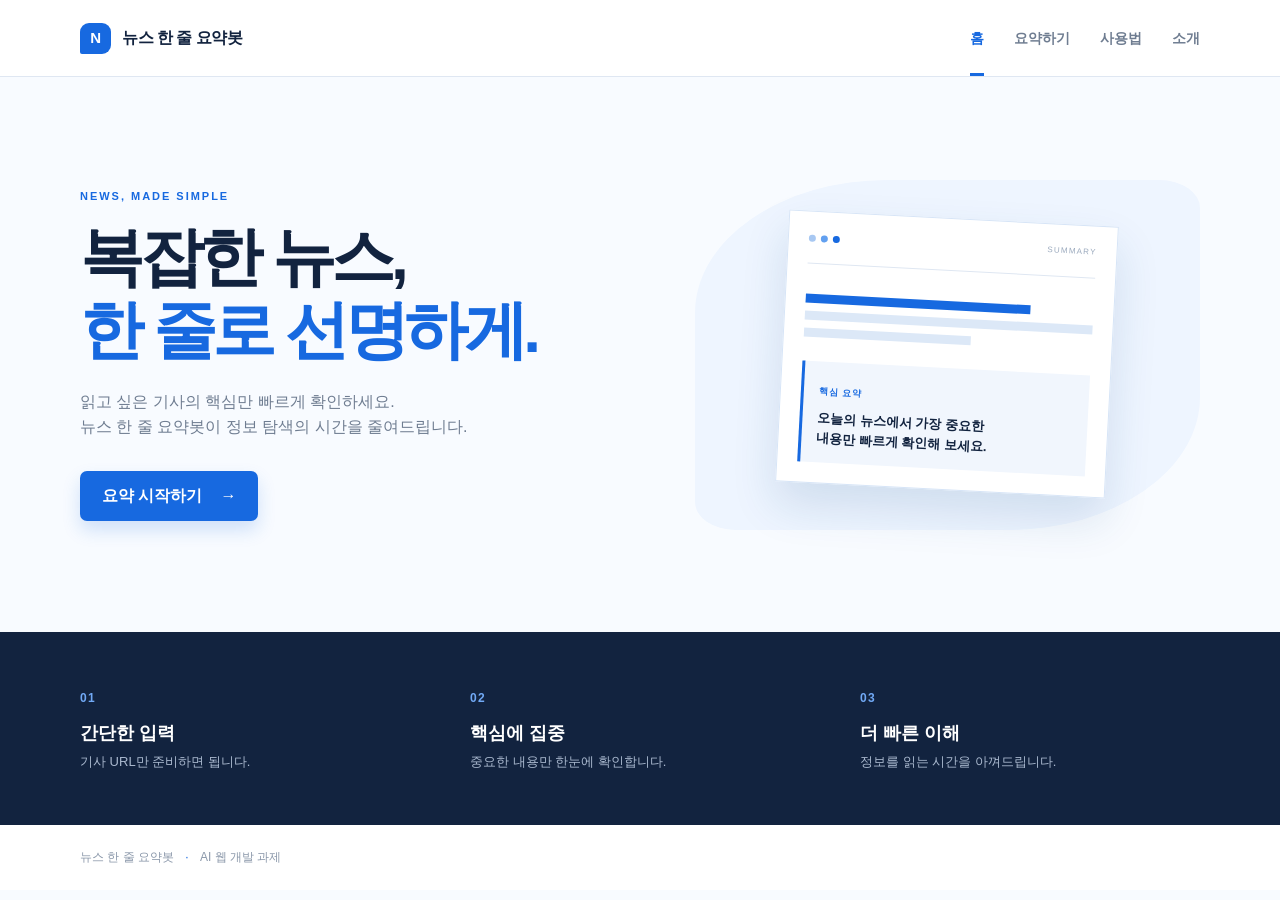
==== index.html @ c4b22d25 "Add page layouts, stylesheet, and crawling test script - Flesh out index/about/guide/summarize pages" ====
<!DOCTYPE html>
<html lang="ko">
<head>
	<meta charset="UTF-8">
	<meta name="viewport" content="width=device-width, initial-scale=1.0">
	<title>뉴스 한 줄 요약봇 | 홈</title>
	<link rel="stylesheet" href="css/style.css">
</head>
<body>
	<header class="site-header">
		<nav class="nav container" aria-label="주 메뉴">
			<a class="brand" href="index.html"><span class="brand-mark">N</span><span>뉴스 한 줄 요약봇</span></a>
			<div class="nav-links">
				<a class="active" href="index.html">홈</a>
				<a href="summarize.html">요약하기</a>
				<a href="guide.html">사용법</a>
				<a href="about.html">소개</a>
			</div>
		</nav>
	</header>

	<main>
		<section class="hero container">
			<div class="hero-copy">
				<p class="eyebrow">NEWS, MADE SIMPLE</p>
				<h1>복잡한 뉴스,<br><strong>한 줄로 선명하게.</strong></h1>
				<p class="hero-description">읽고 싶은 기사의 핵심만 빠르게 확인하세요.<br>뉴스 한 줄 요약봇이 정보 탐색의 시간을 줄여드립니다.</p>
				<a class="button button-primary" href="summarize.html">요약 시작하기 <span aria-hidden="true">→</span></a>
			</div>
			<div class="hero-visual" aria-label="뉴스 요약 서비스 미리보기">
				<div class="news-window">
					<div class="window-top"><span></span><span></span><span></span><em>SUMMARY</em></div>
					<div class="news-lines"><i></i><i></i><i></i></div>
					<div class="summary-note"><span class="note-label">핵심 요약</span><p>오늘의 뉴스에서 가장 중요한<br>내용만 빠르게 확인해 보세요.</p></div>
				</div>
			</div>
		</section>
		<section class="feature-strip">
			<div class="container feature-grid">
				<div><span class="feature-number">01</span><h2>간단한 입력</h2><p>기사 URL만 준비하면 됩니다.</p></div>
				<div><span class="feature-number">02</span><h2>핵심에 집중</h2><p>중요한 내용만 한눈에 확인합니다.</p></div>
				<div><span class="feature-number">03</span><h2>더 빠른 이해</h2><p>정보를 읽는 시간을 아껴드립니다.</p></div>
			</div>
		</section>
	</main>

	<footer class="site-footer"><div class="container">뉴스 한 줄 요약봇 <span>·</span> AI 웹 개발 과제</div></footer>
</body>
</html>
---- css/style.css ----
:root {
  --ink: #12233f;
  --muted: #6f7d91;
  --blue: #1769e0;
  --blue-dark: #0e4eaf;
  --pale: #eef5ff;
  --line: #dfe7f2;
  --white: #ffffff;
}

* { box-sizing: border-box; }
body { margin: 0; color: var(--ink); background: #f8fbff; font-family: "Pretendard", "Apple SD Gothic Neo", "Malgun Gothic", sans-serif; line-height: 1.6; }
a { color: inherit; text-decoration: none; }
.container { width: min(1120px, calc(100% - 64px)); margin: 0 auto; }
.site-header { background: var(--white); border-bottom: 1px solid var(--line); }
.nav { min-height: 76px; display: flex; align-items: center; justify-content: space-between; gap: 32px; }
.brand { display: inline-flex; align-items: center; gap: 11px; font-size: 16px; font-weight: 800; letter-spacing: -.03em; }
.brand-mark { display: grid; width: 31px; height: 31px; place-items: center; color: var(--white); background: var(--blue); border-radius: 9px 9px 9px 2px; font-size: 15px; font-weight: 900; }
.nav-links { display: flex; align-items: center; gap: 30px; color: var(--muted); font-size: 14px; font-weight: 700; }
.nav-links a { padding: 27px 0 23px; border-bottom: 3px solid transparent; }
.nav-links a:hover, .nav-links .active { color: var(--blue); border-bottom-color: var(--blue); }
.hero { min-height: 555px; display: grid; grid-template-columns: 1.05fr .95fr; align-items: center; gap: 56px; }
.eyebrow { margin: 0 0 15px; color: var(--blue); font-size: 11px; font-weight: 900; letter-spacing: .18em; }
h1, h2, h3, p { margin-top: 0; }
.hero h1 { margin-bottom: 22px; font-size: clamp(42px, 5vw, 66px); line-height: 1.14; letter-spacing: -.07em; }
h1 strong, .about-copy strong { color: var(--blue); font-weight: 800; }
.hero-description { margin-bottom: 31px; color: var(--muted); font-size: 16px; }
.button { display: inline-flex; align-items: center; justify-content: center; gap: 18px; min-height: 50px; padding: 0 22px; border: 0; border-radius: 7px; font: inherit; font-weight: 800; cursor: pointer; }
.button-primary { color: var(--white); background: var(--blue); box-shadow: 0 9px 18px rgba(23, 105, 224, .18); }
.button-primary:hover { background: var(--blue-dark); transform: translateY(-1px); }
.hero-visual { display: grid; place-items: center; min-height: 350px; background: var(--pale); border-radius: 38% 8% 38% 8%; }
.news-window { width: min(330px, 75%); padding: 20px; background: var(--white); border: 1px solid #d7e5f7; box-shadow: 0 22px 45px rgba(21, 75, 137, .14); transform: rotate(3deg); }
.window-top { display: flex; align-items: center; gap: 5px; padding-bottom: 18px; border-bottom: 1px solid var(--line); }
.window-top span { width: 7px; height: 7px; border-radius: 50%; background: #a8c8f2; }.window-top span:nth-child(2) { background: #62a0f0; }.window-top span:nth-child(3) { background: var(--blue); }.window-top em { margin-left: auto; color: #9aa9bd; font-size: 8px; font-style: normal; letter-spacing: .15em; }
.news-lines { padding: 22px 0 16px; }.news-lines i { display: block; height: 9px; margin: 8px 0; background: #dce8f7; }.news-lines i:first-child { width: 78%; background: var(--blue); }.news-lines i:last-child { width: 58%; }
.summary-note { padding: 15px; background: #f1f6fd; border-left: 3px solid var(--blue); }.note-label { color: var(--blue); font-size: 9px; font-weight: 900; letter-spacing: .12em; }.summary-note p { margin: 7px 0 0; font-size: 13px; font-weight: 700; line-height: 1.5; }
.feature-strip { padding: 52px 0; color: var(--white); background: var(--ink); }.feature-grid { display: grid; grid-template-columns: repeat(3, 1fr); gap: 50px; }.feature-number { color: #71a9f5; font-size: 12px; font-weight: 900; letter-spacing: .12em; }.feature-grid h2 { margin: 9px 0 5px; font-size: 18px; }.feature-grid p { margin: 0; color: #aab9cf; font-size: 13px; }
.site-footer { padding: 23px 0; color: #8b98aa; background: var(--white); font-size: 12px; }.site-footer span { margin: 0 8px; color: var(--blue); }
.page-main { padding: 84px 0 100px; }.page-heading { max-width: 660px; margin-bottom: 45px; }.page-heading h1 { margin-bottom: 11px; font-size: 42px; line-height: 1.2; letter-spacing: -.06em; }.page-heading > p:last-child { color: var(--muted); }
.url-form { padding: 25px 28px; background: var(--white); border: 1px solid var(--line); border-radius: 8px; box-shadow: 0 12px 30px rgba(28, 72, 124, .05); }.url-form label { display: block; margin-bottom: 10px; font-size: 13px; font-weight: 800; }.input-row { display: flex; gap: 10px; }.input-row input { min-width: 0; flex: 1; padding: 0 17px; border: 1px solid #cbd8e8; border-radius: 6px; color: var(--ink); font: inherit; outline: none; }.input-row input:focus { border-color: var(--blue); box-shadow: 0 0 0 3px rgba(23, 105, 224, .1); }.form-hint { margin: 10px 0 0; color: var(--muted); font-size: 12px; }
.result-panel { margin-top: 30px; padding: 32px; background: var(--white); border: 1px solid var(--line); border-radius: 8px; }.result-header { display: flex; align-items: start; justify-content: space-between; padding-bottom: 20px; border-bottom: 1px solid var(--line); }.result-header .eyebrow { margin-bottom: 6px; }.result-header h2 { margin: 0; font-size: 24px; letter-spacing: -.04em; }.status-badge { padding: 5px 10px; color: var(--muted); background: #f0f3f7; border-radius: 4px; font-size: 11px; font-weight: 800; }.is-ready .status-badge { color: var(--blue); background: var(--pale); }.result-content { display: grid; grid-template-columns: 1fr 1fr; gap: 28px; padding-top: 25px; }.result-block h3 { margin-bottom: 14px; font-size: 14px; }.summary-list { margin: 0; padding-left: 21px; color: var(--muted); font-size: 13px; }.summary-list li { padding: 4px 0; }.keyword-list { display: flex; flex-wrap: wrap; gap: 8px; }.keyword-list span { padding: 7px 12px; color: var(--blue); background: var(--pale); border-radius: 4px; font-size: 12px; font-weight: 800; }.original-link { grid-column: 1 / -1; justify-self: start; padding: 0; border: 0; color: #9aa6b6; background: transparent; font: inherit; font-size: 13px; font-weight: 800; }
.steps-grid { display: grid; grid-template-columns: repeat(3, 1fr); gap: 16px; }.step-card { position: relative; min-height: 260px; padding: 28px; background: var(--white); border: 1px solid var(--line); border-radius: 8px; }.step-number { color: var(--blue); font-size: 12px; font-weight: 900; letter-spacing: .12em; }.step-icon { display: grid; width: 48px; height: 48px; margin: 35px 0 22px; place-items: center; color: var(--white); background: var(--blue); border-radius: 50%; font-size: 21px; }.step-card h2 { margin-bottom: 8px; font-size: 18px; letter-spacing: -.04em; }.step-card p { margin: 0; color: var(--muted); font-size: 13px; }.notice { display: flex; gap: 17px; margin-top: 28px; padding: 21px 24px; border: 1px solid #cfe0f6; background: var(--pale); }.notice-icon { display: grid; flex: 0 0 22px; height: 22px; place-items: center; color: var(--white); background: var(--blue); border-radius: 50%; font-size: 13px; font-weight: 800; }.notice h2 { margin: 0 0 3px; font-size: 14px; }.notice p { margin: 0; color: var(--muted); font-size: 13px; }
.about-layout { display: grid; grid-template-columns: .8fr 1.2fr; gap: 100px; align-items: center; }.about-stamp { color: var(--blue); font-size: 110px; font-weight: 900; letter-spacing: -.1em; line-height: 1; }.about-stamp span { color: #bdd3f2; font-size: 45px; }.about-copy { max-width: 590px; }.about-copy h1 { margin-bottom: 25px; font-size: 45px; line-height: 1.2; letter-spacing: -.07em; }.about-copy > p:not(.eyebrow) { color: var(--muted); font-size: 15px; }.text-link { display: inline-flex; gap: 13px; margin-top: 16px; color: var(--blue); font-size: 14px; font-weight: 900; }.quote-band { margin-top: 90px; padding: 40px 0; border-top: 1px solid var(--line); border-bottom: 1px solid var(--line); }.quote-band p { margin: 0; color: #7890af; font-size: 20px; line-height: 1.5; }.quote-band strong { color: var(--ink); }
@media (max-width: 768px) { .container { width: min(100% - 36px, 560px); }.nav { min-height: 68px; align-items: flex-start; flex-direction: column; gap: 0; padding-top: 15px; }.nav-links { width: 100%; justify-content: space-between; gap: 10px; font-size: 12px; }.nav-links a { padding: 9px 0 11px; }.hero { min-height: auto; display: flex; flex-direction: column; align-items: stretch; gap: 40px; padding-top: 70px; padding-bottom: 72px; }.hero h1 { font-size: 43px; }.hero-visual { min-height: 250px; }.feature-grid { grid-template-columns: 1fr; gap: 25px; }.page-main { padding: 58px 0 70px; }.page-heading h1 { font-size: 34px; }.input-row { flex-direction: column; }.input-row input { min-height: 48px; }.result-panel { padding: 22px 18px; }.result-content { grid-template-columns: 1fr; gap: 20px; }.steps-grid { grid-template-columns: 1fr; }.step-card { min-height: auto; padding: 23px; }.step-icon { margin: 22px 0 16px; }.about-layout { grid-template-columns: 1fr; gap: 28px; }.about-stamp { font-size: 74px; }.about-copy h1 { font-size: 36px; }.quote-band { margin-top: 60px; } }
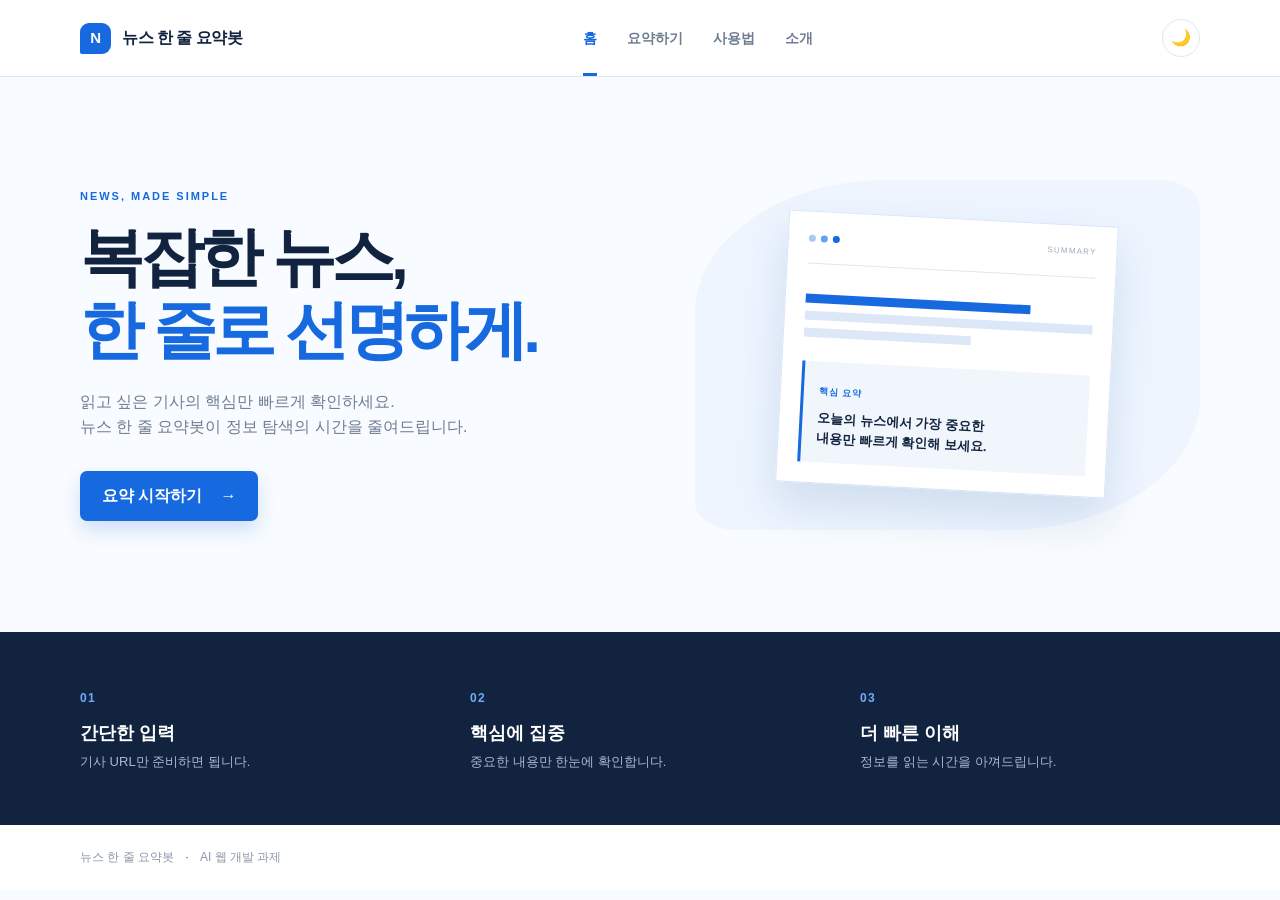
==== commit a81cfea3: "다크모드 토글 기능 추가 (보너스 과제)" ====
--- a/index.html
+++ b/index.html
@@ -16,6 +16,7 @@
 				<a href="guide.html">사용법</a>
 				<a href="about.html">소개</a>
 			</div>
+			<button class="theme-toggle" id="theme-toggle" type="button" aria-label="다크 모드로 전환">🌙</button>
 		</nav>
 	</header>
 
--- a/css/style.css
+++ b/css/style.css
@@ -41,4 +41,44 @@
 .result-panel { margin-top: 30px; padding: 32px; background: var(--white); border: 1px solid var(--line); border-radius: 8px; }.result-header { display: flex; align-items: start; justify-content: space-between; padding-bottom: 20px; border-bottom: 1px solid var(--line); }.result-header .eyebrow { margin-bottom: 6px; }.result-header h2 { margin: 0; font-size: 24px; letter-spacing: -.04em; }.status-badge { padding: 5px 10px; color: var(--muted); background: #f0f3f7; border-radius: 4px; font-size: 11px; font-weight: 800; }.is-ready .status-badge { color: var(--blue); background: var(--pale); }.result-content { display: grid; grid-template-columns: 1fr 1fr; gap: 28px; padding-top: 25px; }.result-block h3 { margin-bottom: 14px; font-size: 14px; }.summary-list { margin: 0; padding-left: 21px; color: var(--muted); font-size: 13px; }.summary-list li { padding: 4px 0; }.keyword-list { display: flex; flex-wrap: wrap; gap: 8px; }.keyword-list span { padding: 7px 12px; color: var(--blue); background: var(--pale); border-radius: 4px; font-size: 12px; font-weight: 800; }.original-link { grid-column: 1 / -1; justify-self: start; padding: 0; border: 0; color: #9aa6b6; background: transparent; font: inherit; font-size: 13px; font-weight: 800; }
 .steps-grid { display: grid; grid-template-columns: repeat(3, 1fr); gap: 16px; }.step-card { position: relative; min-height: 260px; padding: 28px; background: var(--white); border: 1px solid var(--line); border-radius: 8px; }.step-number { color: var(--blue); font-size: 12px; font-weight: 900; letter-spacing: .12em; }.step-icon { display: grid; width: 48px; height: 48px; margin: 35px 0 22px; place-items: center; color: var(--white); background: var(--blue); border-radius: 50%; font-size: 21px; }.step-card h2 { margin-bottom: 8px; font-size: 18px; letter-spacing: -.04em; }.step-card p { margin: 0; color: var(--muted); font-size: 13px; }.notice { display: flex; gap: 17px; margin-top: 28px; padding: 21px 24px; border: 1px solid #cfe0f6; background: var(--pale); }.notice-icon { display: grid; flex: 0 0 22px; height: 22px; place-items: center; color: var(--white); background: var(--blue); border-radius: 50%; font-size: 13px; font-weight: 800; }.notice h2 { margin: 0 0 3px; font-size: 14px; }.notice p { margin: 0; color: var(--muted); font-size: 13px; }
 .about-layout { display: grid; grid-template-columns: .8fr 1.2fr; gap: 100px; align-items: center; }.about-stamp { color: var(--blue); font-size: 110px; font-weight: 900; letter-spacing: -.1em; line-height: 1; }.about-stamp span { color: #bdd3f2; font-size: 45px; }.about-copy { max-width: 590px; }.about-copy h1 { margin-bottom: 25px; font-size: 45px; line-height: 1.2; letter-spacing: -.07em; }.about-copy > p:not(.eyebrow) { color: var(--muted); font-size: 15px; }.text-link { display: inline-flex; gap: 13px; margin-top: 16px; color: var(--blue); font-size: 14px; font-weight: 900; }.quote-band { margin-top: 90px; padding: 40px 0; border-top: 1px solid var(--line); border-bottom: 1px solid var(--line); }.quote-band p { margin: 0; color: #7890af; font-size: 20px; line-height: 1.5; }.quote-band strong { color: var(--ink); }
-@media (max-width: 768px) { .container { width: min(100% - 36px, 560px); }.nav { min-height: 68px; align-items: flex-start; flex-direction: column; gap: 0; padding-top: 15px; }.nav-links { width: 100%; justify-content: space-between; gap: 10px; font-size: 12px; }.nav-links a { padding: 9px 0 11px; }.hero { min-height: auto; display: flex; flex-direction: column; align-items: stretch; gap: 40px; padding-top: 70px; padding-bottom: 72px; }.hero h1 { font-size: 43px; }.hero-visual { min-height: 250px; }.feature-grid { grid-template-columns: 1fr; gap: 25px; }.page-main { padding: 58px 0 70px; }.page-heading h1 { font-size: 34px; }.input-row { flex-direction: column; }.input-row input { min-height: 48px; }.result-panel { padding: 22px 18px; }.result-content { grid-template-columns: 1fr; gap: 20px; }.steps-grid { grid-template-columns: 1fr; }.step-card { min-height: auto; padding: 23px; }.step-icon { margin: 22px 0 16px; }.about-layout { grid-template-columns: 1fr; gap: 28px; }.about-stamp { font-size: 74px; }.about-copy h1 { font-size: 36px; }.quote-band { margin-top: 60px; } }+@media (max-width: 768px) { .container { width: min(100% - 36px, 560px); }.nav { min-height: 68px; align-items: flex-start; flex-direction: column; gap: 0; padding-top: 15px; }.nav-links { width: 100%; justify-content: space-between; gap: 10px; font-size: 12px; }.nav-links a { padding: 9px 0 11px; }.hero { min-height: auto; display: flex; flex-direction: column; align-items: stretch; gap: 40px; padding-top: 70px; padding-bottom: 72px; }.hero h1 { font-size: 43px; }.hero-visual { min-height: 250px; }.feature-grid { grid-template-columns: 1fr; gap: 25px; }.page-main { padding: 58px 0 70px; }.page-heading h1 { font-size: 34px; }.input-row { flex-direction: column; }.input-row input { min-height: 48px; }.result-panel { padding: 22px 18px; }.result-content { grid-template-columns: 1fr; gap: 20px; }.steps-grid { grid-template-columns: 1fr; }.step-card { min-height: auto; padding: 23px; }.step-icon { margin: 22px 0 16px; }.about-layout { grid-template-columns: 1fr; gap: 28px; }.about-stamp { font-size: 74px; }.about-copy h1 { font-size: 36px; }.quote-band { margin-top: 60px; } }
+
+/* ===== 다크 모드 (보너스 과제: UX 고도화) ===== */
+[data-theme="dark"] {
+  --ink: #eef2f8;
+  --muted: #9aa8bd;
+  --blue: #5b9bff;
+  --blue-dark: #86b6ff;
+  --pale: #1b2a44;
+  --line: #2a3850;
+  --white: #16202f;
+}
+[data-theme="dark"] body { background: #0b1220; }
+[data-theme="dark"] .feature-strip { background: #060b14; }
+[data-theme="dark"] .button-primary { box-shadow: 0 9px 18px rgba(91, 155, 255, .18); }
+[data-theme="dark"] .news-window { box-shadow: 0 22px 45px rgba(0, 0, 0, .35); border-color: #223353; }
+[data-theme="dark"] .summary-note { background: #182741; }
+[data-theme="dark"] .about-stamp span { color: #3a4f78; }
+
+/* 다크모드 토글 버튼 */
+.theme-toggle {
+  display: inline-flex;
+  align-items: center;
+  justify-content: center;
+  width: 38px;
+  height: 38px;
+  margin-left: 8px;
+  border: 1px solid var(--line);
+  border-radius: 50%;
+  background: var(--white);
+  color: var(--ink);
+  font-size: 16px;
+  line-height: 1;
+  cursor: pointer;
+  transition: border-color .15s ease, transform .15s ease;
+}
+.theme-toggle:hover { border-color: var(--blue); transform: translateY(-1px); }
+
+@media (max-width: 768px) {
+  .theme-toggle { width: 34px; height: 34px; font-size: 14px; }
+}
